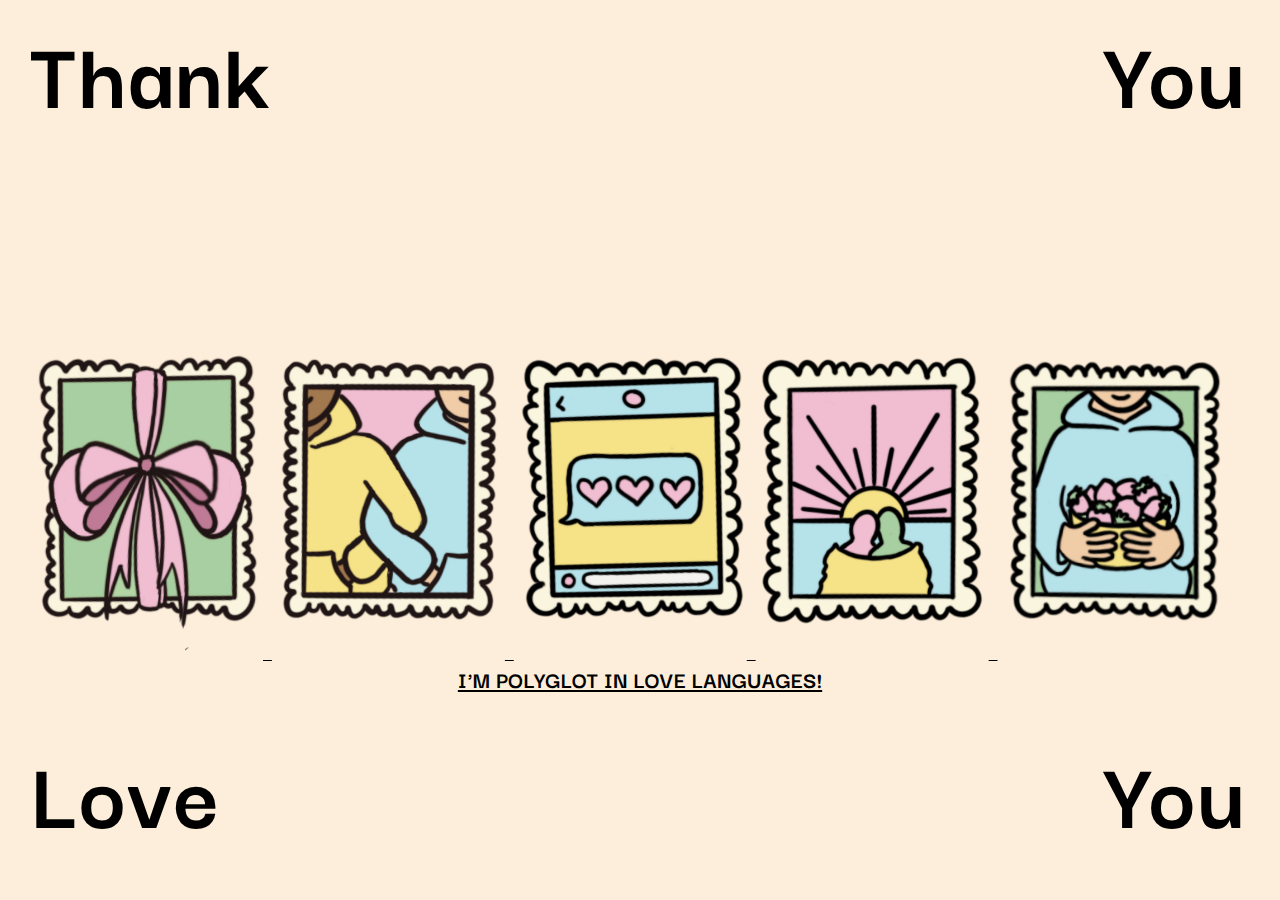
==== index.html @ 3c3bcaa8 "final" ====
<!doctype html>
<html>
	<head>
		<title>Landing Page</title>
		<meta charset="utf-8">
		<meta name="viewport" content="width=device-width, initial-scale=1">
		<link rel="preconnect" href="https://fonts.googleapis.com">
		<link rel="preconnect" href="https://fonts.gstatic.com" crossorigin>
		<link href="https://fonts.googleapis.com/css2?family=Darker+Grotesque:wght@500&family=Montserrat:ital,wght@0,300;0,400;1,300;1,400&family=Poppins:ital,wght@0,300;1,300&family=Public+Sans:ital,wght@0,300;1,300&display=swap" rel="stylesheet">
		<link rel="preconnect" href="https://fonts.googleapis.com">
		<link rel="preconnect" href="https://fonts.gstatic.com" crossorigin>
		<link href="https://fonts.googleapis.com/css2?family=Space+Mono:wght@400;700&display=swap" rel="stylesheet">		
		<link href="indexstyle.css" rel="stylesheet">
	</head>
	<body>

		<h1>Thank</h1>
		<h2>You</h2>
		<a href="./Category_Pages/gift.html"> <img src="./Stamps/gift.PNG" > </a>
		<a href="physical.html"> <img src="./Stamps/physical.PNG"> </a>
		<a href="words.html"> <img src="./Stamps/words.PNG"> </a>
		<a href="time.html"> <img src="./Stamps/time.PNG"> </a>
		<a href="service.html"> <img src="./Stamps/service.PNG"> </a>
		<div id="polyglot">
			<a href="gallery.html"> I'm polyglot in love languages! </a>
		</div>
		<h3>Love</h3>
		<h4>You</h4>
	</body>
</html>
---- indexstyle.css ----
* {
    box-sizing: border-box;
  }
  
  body {
    font-size: 14px;
    letter-spacing: 0.02em;
    line-height: 1.4;
    font-family: 'Darker Grotesque', sans-serif;
    background-color: #FCEEDA;
    color: black;
    margin: 0;
    padding: 0 30px;
    font-family: 'Space Mono', monospace;
    text-rendering: geometricprecision;
    -webkit-font-smoothing: subpixel-antialiased;  

  }



  
  img {
    width: 19.1%;
    max-width: 19.1%;
    position: sticky;
    padding-top: 25vh;
    z-index: 3;
  }

  
  a {
    color: black;
    font-weight: bold;
    text-transform: uppercase;
    z-index: 3;

  }
  
a:hover{

    z-index: 3;
    text-shadow: 0 0 40px yellow, 0 0 30px yellow,  0 0 30px yellow, 0 0 20px white;
}

  
  .note img {
    border-radius: 4px;
    margin-bottom: 20px;
  }

  #polyglot {
text-align: center;
text-decoration: none;
z-index: 4;
font-size: 18pt;
font-family: 'Darker Grotesque', sans-serif;

  }

    
  h1 {
    font-size: 100px;
    letter-spacing: -0.04em;
    text-align: left;
    top: 0;
    margin: 0 0 1em;
    height:0px;
    z-index: 1;
    letter-spacing: +2px;
    font-family: 'Darker Grotesque', sans-serif;
  }
  h2 {
    font-size: 100px;
    letter-spacing: -0.04em;
    text-align:right;
    top: 0;
    margin: 0 0 1em;
    width: 95vw;
    z-index: 1;
    position: fixed;
    letter-spacing: +2px;
    font-family: 'Darker Grotesque', sans-serif;
  }
  h3 {
    font-size: 100px;
    letter-spacing: -0.04em;
    text-align: left;
    top: 0;
margin-top:  80vh;
    z-index: 1;
    position: fixed;
    letter-spacing: +2px;
    font-family: 'Darker Grotesque', sans-serif;
  }
  h4 {
    font-size: 100px;
    letter-spacing: -0.04em;
    text-align:right;
    top: 0;
    margin-top:  80vh;
    width: 95vw;
    z-index: 1;
    position: fixed;
    letter-spacing: +2px;
    font-family: 'Darker Grotesque', sans-serif;
  }
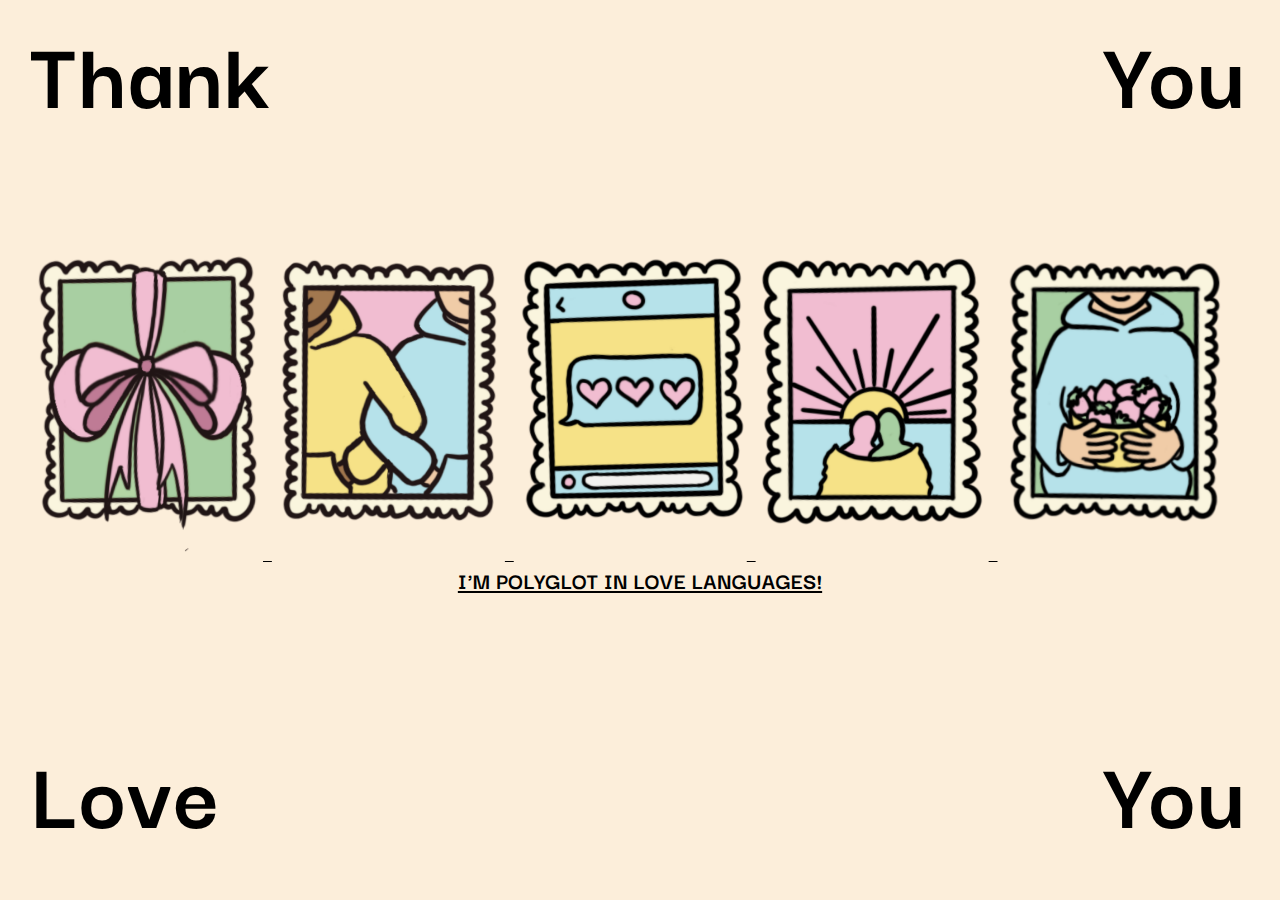
==== commit 200d7436: "update" ====
--- a/index.html
+++ b/index.html
@@ -23,6 +23,7 @@
 		<a href="service.html"> <img src="./Stamps/service.PNG"> </a>
 		<div id="polyglot">
 			<a href="gallery.html"> I'm polyglot in love languages! </a>
+			
 		</div>
 		<h3>Love</h3>
 		<h4>You</h4>
--- a/indexstyle.css
+++ b/indexstyle.css
@@ -17,29 +17,24 @@
 
   }
 
-
-
-  
-  img {
-    width: 19.1%;
-    max-width: 19.1%;
-    position: sticky;
-    padding-top: 25vh;
-    z-index: 3;
-  }
-
   
   a {
     color: black;
     font-weight: bold;
     text-transform: uppercase;
-    z-index: 3;
+    z-index: 10;
 
   }
-  
+  #polyglot {
+    text-align: center;
+    text-decoration: none;
+    z-index: 10;
+    font-size: 18pt;
+    font-family: 'Darker Grotesque', sans-serif;
+    
+      }
 a:hover{
 
-    z-index: 3;
     text-shadow: 0 0 40px yellow, 0 0 30px yellow,  0 0 30px yellow, 0 0 20px white;
 }
 
@@ -49,14 +44,17 @@
     margin-bottom: 20px;
   }
 
-  #polyglot {
-text-align: center;
-text-decoration: none;
-z-index: 4;
-font-size: 18pt;
-font-family: 'Darker Grotesque', sans-serif;
 
+
+  
+  img {
+    width: 19.1%;
+    max-width: 19.1%;
+    padding-top: 14vh;
+    z-index: 1;
   }
+
+
 
     
   h1 {
@@ -89,9 +87,9 @@
     top: 0;
 margin-top:  80vh;
     z-index: 1;
-    position: fixed;
     letter-spacing: +2px;
     font-family: 'Darker Grotesque', sans-serif;
+    position: fixed;
   }
   h4 {
     font-size: 100px;
@@ -101,8 +99,8 @@
     margin-top:  80vh;
     width: 95vw;
     z-index: 1;
+    font-family: 'Darker Grotesque', sans-serif;
+    letter-spacing: +2px;
     position: fixed;
-    letter-spacing: +2px;
-    font-family: 'Darker Grotesque', sans-serif;
   }
   